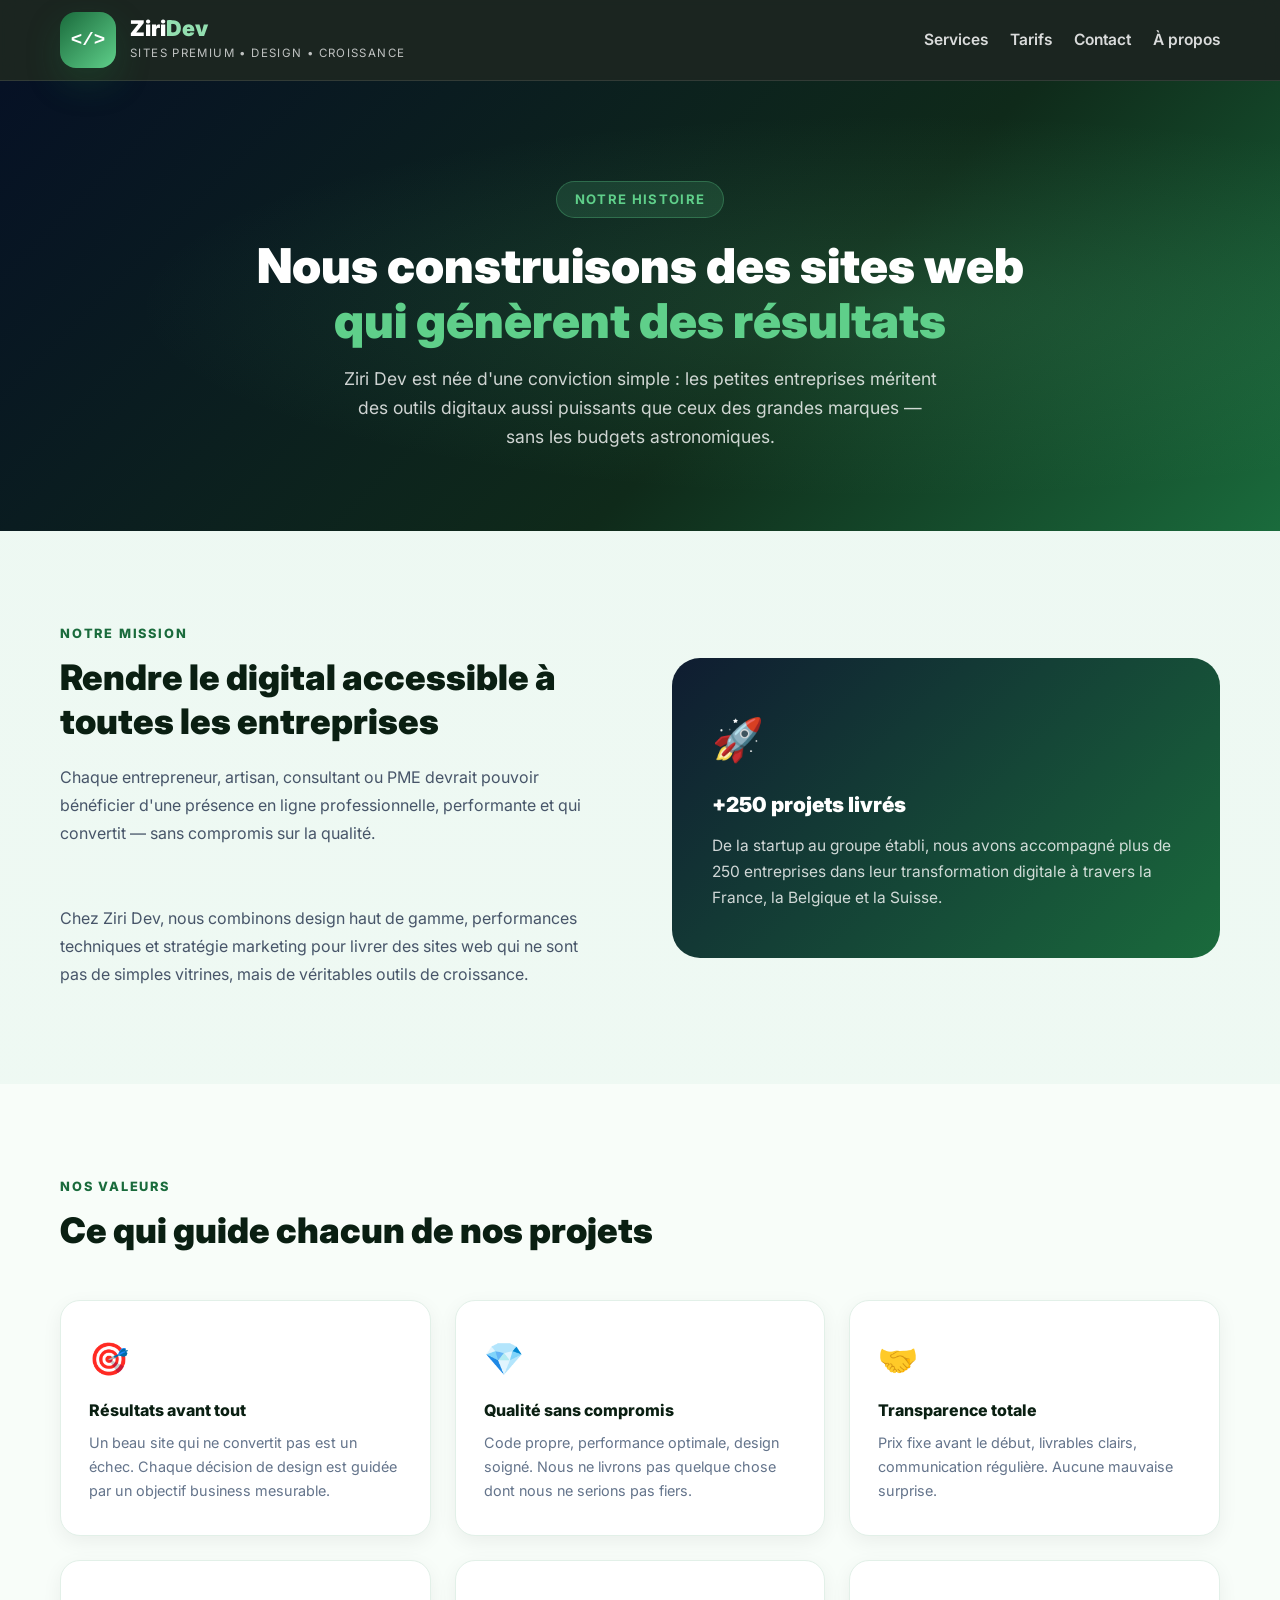
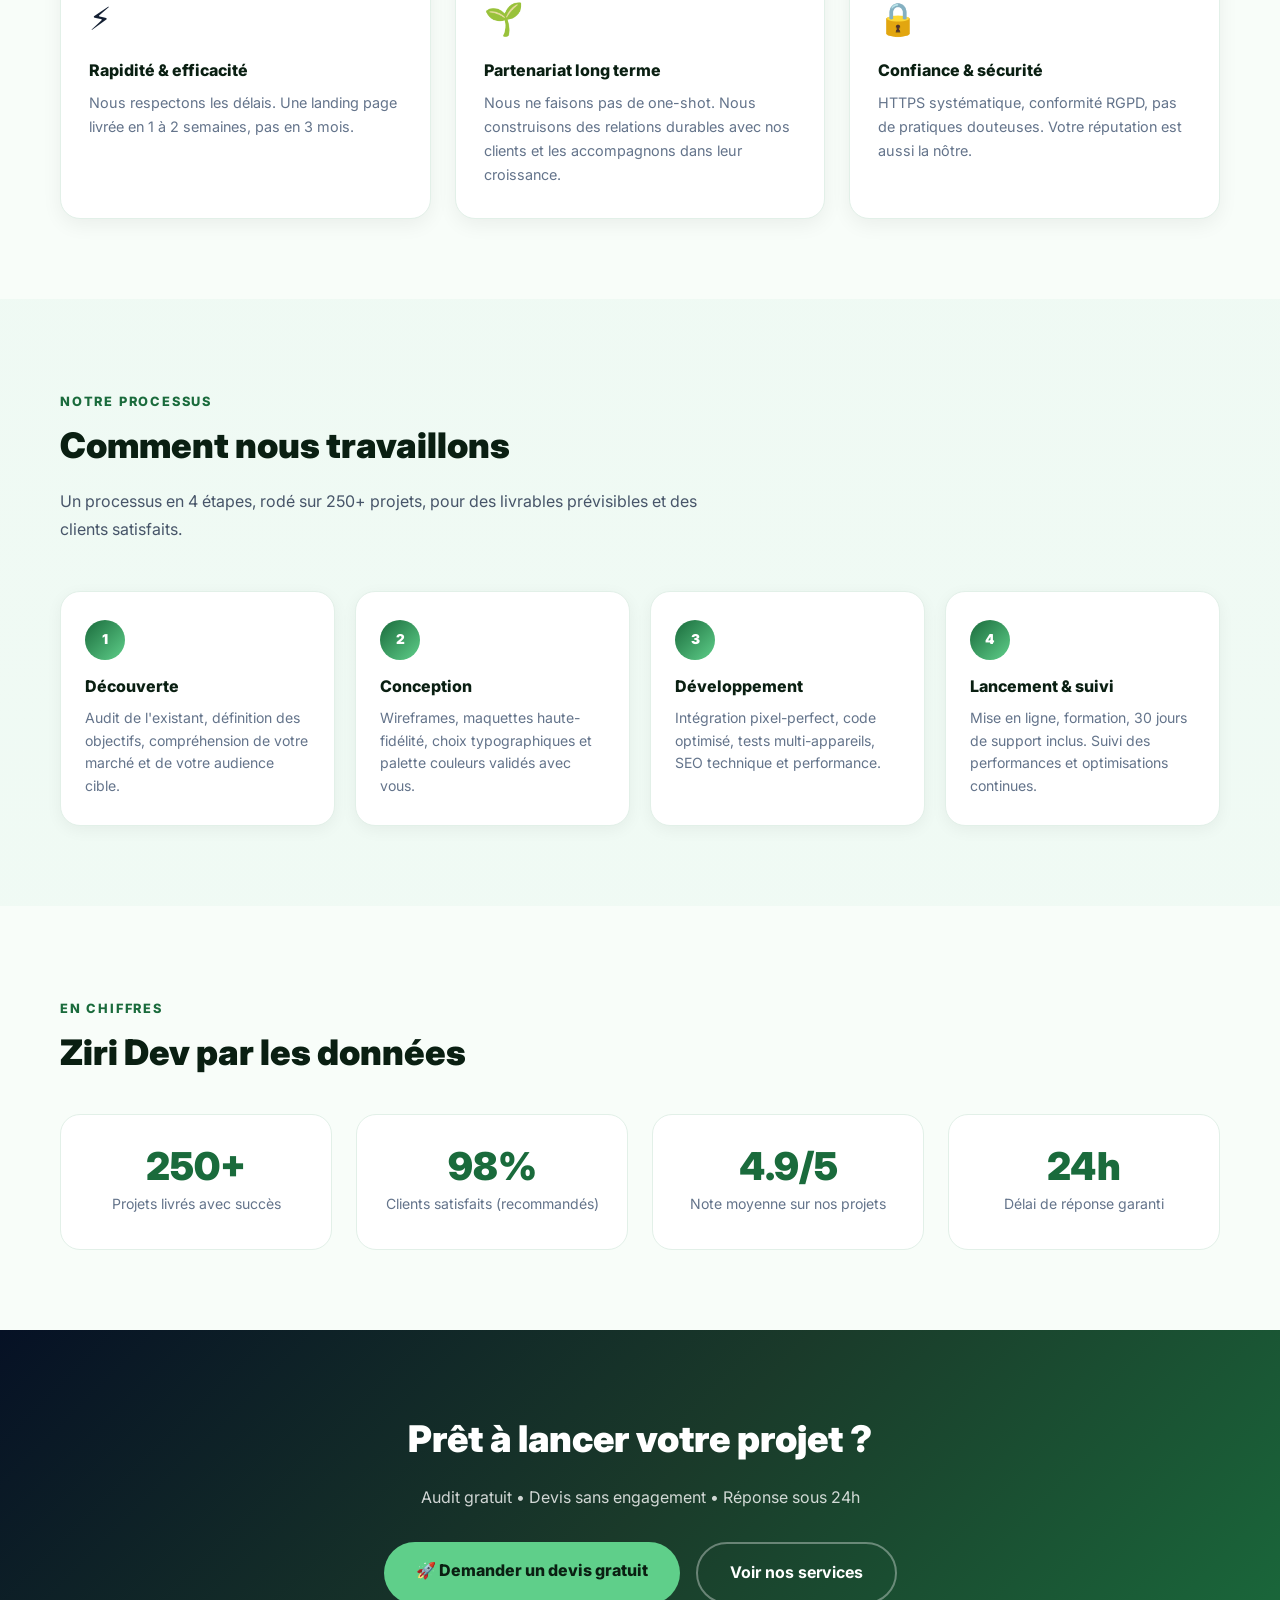
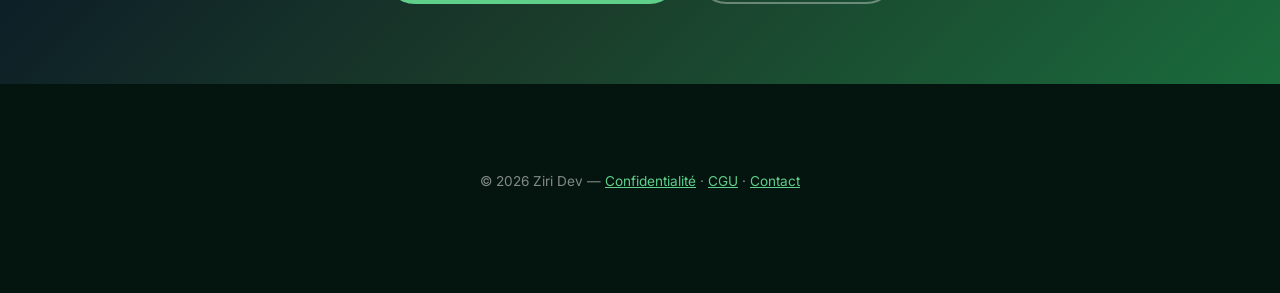
==== about.html @ 5fcff5e7 "feat: add legal pages, contact, about, multi-platform social automation - Add privacy-policy.html (R" ====
<!DOCTYPE html>
<html lang="fr">
<head>
  <meta charset="UTF-8" />
  <meta name="viewport" content="width=device-width, initial-scale=1.0" />
  <title>À propos — Ziri Dev | Agence Web Premium France</title>
  <meta name="description" content="Découvrez Ziri Dev, agence web premium en France. Notre histoire, notre mission, nos valeurs et l'équipe derrière vos projets digitaux." />
  <meta name="robots" content="index,follow" />
  <link rel="canonical" href="https://ziridev-fr.vercel.app/about" />
  <meta property="og:title" content="À propos de Ziri Dev — Agence Web Premium France" />
  <meta property="og:description" content="Ziri Dev : mission, valeurs, processus. Créateurs de sites web et apps mobiles premium pour entreprises ambitieuses en France." />
  <meta property="og:type" content="website" />
  <meta property="og:url" content="https://ziridev-fr.vercel.app/about" />
  <link rel="preconnect" href="https://fonts.googleapis.com" />
  <link rel="preconnect" href="https://fonts.gstatic.com" crossorigin />
  <link href="https://fonts.googleapis.com/css2?family=Inter:wght@400;500;600;700;800;900&display=swap" rel="stylesheet" />
  <link rel="stylesheet" href="assets/css/style.css" />
  <style>
    .about-hero { background:linear-gradient(135deg,#061125 0%,#0f2a1a 60%,#1a6b3c 100%); color:#fff; padding:100px 0 80px; text-align:center; position:relative; overflow:hidden; }
    .about-hero::before { content:''; position:absolute; inset:0; background:radial-gradient(ellipse at 70% 50%, rgba(95,207,138,.15) 0%, transparent 60%); }
    .about-hero .container { position:relative; z-index:1; }
    .about-hero h1 { font-size:clamp(2rem,5vw,3rem); font-weight:900; margin:0 0 16px; line-height:1.15; }
    .about-hero h1 em { color:#5fcf8a; font-style:normal; }
    .about-hero .lead { color:rgba(255,255,255,.8); font-size:1.1rem; max-width:600px; margin:0 auto; line-height:1.65; }
    .about-badge { display:inline-block; background:rgba(95,207,138,.15); color:#5fcf8a; border:1px solid rgba(95,207,138,.3); border-radius:999px; padding:7px 18px; font-size:.82rem; font-weight:700; letter-spacing:.1em; text-transform:uppercase; margin-bottom:20px; }
    /* MISSION */
    .about-section { padding:80px 0; }
    .about-section.alt { background:#f8fdf9; }
    .section-label { font-size:.8rem; font-weight:800; letter-spacing:.14em; text-transform:uppercase; color:#1a6b3c; margin-bottom:10px; }
    .section-title { font-size:clamp(1.6rem,3.5vw,2.2rem); font-weight:900; color:#0a1f12; margin:0 0 20px; line-height:1.25; }
    .section-body { color:#475569; font-size:1rem; line-height:1.75; max-width:640px; }
    /* MISSION SPLIT */
    .mission-split { display:grid; grid-template-columns:1fr 1fr; gap:64px; align-items:center; }
    @media(max-width:768px){ .mission-split { grid-template-columns:1fr; gap:40px; } }
    .mission-visual { background:linear-gradient(135deg,#0f1c31,#1a6b3c); border-radius:28px; padding:48px 40px; color:#fff; }
    .mission-visual .mv-icon { font-size:2.6rem; margin-bottom:16px; }
    .mission-visual h3 { font-size:1.3rem; font-weight:900; margin:0 0 12px; }
    .mission-visual p { color:rgba(255,255,255,.8); line-height:1.65; font-size:.97rem; margin:0; }
    /* VALUES */
    .values-grid { display:grid; grid-template-columns:repeat(3,1fr); gap:24px; margin-top:48px; }
    @media(max-width:900px){ .values-grid { grid-template-columns:1fr 1fr; } }
    @media(max-width:560px){ .values-grid { grid-template-columns:1fr; } }
    .value-card { background:#fff; border-radius:20px; padding:32px 28px; border:1px solid #e2f0e8; box-shadow:0 6px 20px rgba(10,20,14,.06); transition:transform .3s,box-shadow .3s; }
    .value-card:hover { transform:translateY(-4px); box-shadow:0 16px 40px rgba(26,107,60,.12); }
    .value-icon { font-size:2rem; margin-bottom:14px; }
    .value-title { font-size:1rem; font-weight:800; color:#0a1f12; margin:0 0 8px; }
    .value-text { color:#64748b; font-size:.9rem; line-height:1.65; margin:0; }
    /* PROCESS */
    .process-steps { display:grid; grid-template-columns:repeat(4,1fr); gap:20px; margin-top:48px; position:relative; }
    @media(max-width:900px){ .process-steps { grid-template-columns:1fr 1fr; } }
    @media(max-width:540px){ .process-steps { grid-template-columns:1fr; } }
    .step-card { background:#fff; border-radius:20px; padding:28px 24px; border:1px solid #e2f0e8; position:relative; box-shadow:0 4px 16px rgba(10,20,14,.05); }
    .step-num { width:40px; height:40px; background:linear-gradient(135deg,#1a6b3c,#5fcf8a); border-radius:50%; display:flex; align-items:center; justify-content:center; font-size:.85rem; font-weight:900; color:#fff; margin-bottom:14px; }
    .step-title { font-size:1rem; font-weight:800; color:#0a1f12; margin:0 0 8px; }
    .step-text { color:#64748b; font-size:.88rem; line-height:1.6; margin:0; }
    /* TRUST */
    .trust-grid { display:grid; grid-template-columns:repeat(4,1fr); gap:24px; margin-top:40px; }
    @media(max-width:800px){ .trust-grid { grid-template-columns:1fr 1fr; } }
    .trust-card { text-align:center; padding:32px 20px; background:#fff; border-radius:20px; border:1px solid #e2f0e8; }
    .trust-num { font-size:2.4rem; font-weight:900; color:#1a6b3c; display:block; line-height:1; margin-bottom:6px; }
    .trust-label { color:#64748b; font-size:.88rem; line-height:1.4; }
    /* CTA */
    .about-cta { background:linear-gradient(135deg,#061125,#1a3a2a,#1a6b3c); color:#fff; padding:80px 0; text-align:center; }
    .about-cta h2 { font-size:clamp(1.6rem,3.5vw,2.3rem); font-weight:900; margin:0 0 16px; }
    .about-cta p { color:rgba(255,255,255,.8); font-size:1rem; margin:0 0 32px; }
    .cta-btns { display:flex; gap:16px; justify-content:center; flex-wrap:wrap; }
    .cta-primary { background:#5fcf8a; color:#0a1f12; border-radius:999px; padding:16px 32px; font-weight:800; text-decoration:none; font-size:1rem; transition:transform .2s,box-shadow .2s; }
    .cta-primary:hover { transform:translateY(-2px); box-shadow:0 10px 30px rgba(95,207,138,.4); }
    .cta-secondary { background:transparent; color:#fff; border:2px solid rgba(255,255,255,.35); border-radius:999px; padding:16px 32px; font-weight:700; text-decoration:none; font-size:1rem; transition:border-color .2s; }
    .cta-secondary:hover { border-color:#5fcf8a; color:#5fcf8a; }
  </style>
  <script type="application/ld+json">
  {
    "@context": "https://schema.org",
    "@type": "AboutPage",
    "name": "À propos de Ziri Dev",
    "url": "https://ziridev-fr.vercel.app/about",
    "description": "Ziri Dev est une agence web premium spécialisée dans la création de sites web et d'applications mobiles pour les entreprises ambitieuses en France et en Europe.",
    "mainEntity": {
      "@type": "Organization",
      "name": "Ziri Dev",
      "url": "https://ziridev-fr.vercel.app",
      "description": "Agence de création de sites web premium, applications mobiles et design UI/UX basée en France.",
      "email": "admin@novatvhub.com",
      "areaServed": "France, Europe"
    }
  }
  </script>
</head>
<body>

<header class="site-header">
  <div class="container site-nav">
    <a class="brand" href="/" aria-label="Accueil Ziri Dev">
      <div class="brand-mark"><span>&lt;/&gt;</span></div>
      <div class="brand-copy">
        <span class="brand-title">Ziri<em>Dev</em></span>
        <span class="brand-tag">Sites premium • Design • Croissance</span>
      </div>
    </a>
    <nav class="nav-links" aria-label="Navigation principale">
      <a href="/#services">Services</a>
      <a href="/#pricing">Tarifs</a>
      <a href="/contact">Contact</a>
      <a href="about" class="nav-cta" aria-current="page">À propos</a>
    </nav>
  </div>
</header>

<!-- HERO -->
<section class="about-hero">
  <div class="container">
    <span class="about-badge">Notre histoire</span>
    <h1>Nous construisons des sites web<br><em>qui génèrent des résultats</em></h1>
    <p class="lead">Ziri Dev est née d'une conviction simple : les petites entreprises méritent des outils digitaux aussi puissants que ceux des grandes marques — sans les budgets astronomiques.</p>
  </div>
</section>

<!-- MISSION -->
<section class="about-section">
  <div class="container">
    <div class="mission-split">
      <div>
        <p class="section-label">Notre mission</p>
        <h2 class="section-title">Rendre le digital accessible à toutes les entreprises</h2>
        <p class="section-body">Chaque entrepreneur, artisan, consultant ou PME devrait pouvoir bénéficier d'une présence en ligne professionnelle, performante et qui convertit — sans compromis sur la qualité.</p>
        <br>
        <p class="section-body">Chez Ziri Dev, nous combinons design haut de gamme, performances techniques et stratégie marketing pour livrer des sites web qui ne sont pas de simples vitrines, mais de véritables outils de croissance.</p>
      </div>
      <div class="mission-visual">
        <div class="mv-icon">🚀</div>
        <h3>+250 projets livrés</h3>
        <p>De la startup au groupe établi, nous avons accompagné plus de 250 entreprises dans leur transformation digitale à travers la France, la Belgique et la Suisse.</p>
      </div>
    </div>
  </div>
</section>

<!-- VALUES -->
<section class="about-section alt">
  <div class="container">
    <p class="section-label">Nos valeurs</p>
    <h2 class="section-title">Ce qui guide chacun de nos projets</h2>
    <div class="values-grid">
      <div class="value-card">
        <div class="value-icon">🎯</div>
        <p class="value-title">Résultats avant tout</p>
        <p class="value-text">Un beau site qui ne convertit pas est un échec. Chaque décision de design est guidée par un objectif business mesurable.</p>
      </div>
      <div class="value-card">
        <div class="value-icon">💎</div>
        <p class="value-title">Qualité sans compromis</p>
        <p class="value-text">Code propre, performance optimale, design soigné. Nous ne livrons pas quelque chose dont nous ne serions pas fiers.</p>
      </div>
      <div class="value-card">
        <div class="value-icon">🤝</div>
        <p class="value-title">Transparence totale</p>
        <p class="value-text">Prix fixe avant le début, livrables clairs, communication régulière. Aucune mauvaise surprise.</p>
      </div>
      <div class="value-card">
        <div class="value-icon">⚡</div>
        <p class="value-title">Rapidité & efficacité</p>
        <p class="value-text">Nous respectons les délais. Une landing page livrée en 1 à 2 semaines, pas en 3 mois.</p>
      </div>
      <div class="value-card">
        <div class="value-icon">🌱</div>
        <p class="value-title">Partenariat long terme</p>
        <p class="value-text">Nous ne faisons pas de one-shot. Nous construisons des relations durables avec nos clients et les accompagnons dans leur croissance.</p>
      </div>
      <div class="value-card">
        <div class="value-icon">🔒</div>
        <p class="value-title">Confiance & sécurité</p>
        <p class="value-text">HTTPS systématique, conformité RGPD, pas de pratiques douteuses. Votre réputation est aussi la nôtre.</p>
      </div>
    </div>
  </div>
</section>

<!-- PROCESS -->
<section class="about-section">
  <div class="container">
    <p class="section-label">Notre processus</p>
    <h2 class="section-title">Comment nous travaillons</h2>
    <p class="section-body">Un processus en 4 étapes, rodé sur 250+ projets, pour des livrables prévisibles et des clients satisfaits.</p>
    <div class="process-steps">
      <div class="step-card">
        <div class="step-num">1</div>
        <p class="step-title">Découverte</p>
        <p class="step-text">Audit de l'existant, définition des objectifs, compréhension de votre marché et de votre audience cible.</p>
      </div>
      <div class="step-card">
        <div class="step-num">2</div>
        <p class="step-title">Conception</p>
        <p class="step-text">Wireframes, maquettes haute-fidélité, choix typographiques et palette couleurs validés avec vous.</p>
      </div>
      <div class="step-card">
        <div class="step-num">3</div>
        <p class="step-title">Développement</p>
        <p class="step-text">Intégration pixel-perfect, code optimisé, tests multi-appareils, SEO technique et performance.</p>
      </div>
      <div class="step-card">
        <div class="step-num">4</div>
        <p class="step-title">Lancement & suivi</p>
        <p class="step-text">Mise en ligne, formation, 30 jours de support inclus. Suivi des performances et optimisations continues.</p>
      </div>
    </div>
  </div>
</section>

<!-- TRUST NUMBERS -->
<section class="about-section alt">
  <div class="container">
    <p class="section-label">En chiffres</p>
    <h2 class="section-title">Ziri Dev par les données</h2>
    <div class="trust-grid">
      <div class="trust-card">
        <span class="trust-num">250+</span>
        <span class="trust-label">Projets livrés avec succès</span>
      </div>
      <div class="trust-card">
        <span class="trust-num">98%</span>
        <span class="trust-label">Clients satisfaits (recommandés)</span>
      </div>
      <div class="trust-card">
        <span class="trust-num">4.9/5</span>
        <span class="trust-label">Note moyenne sur nos projets</span>
      </div>
      <div class="trust-card">
        <span class="trust-num">24h</span>
        <span class="trust-label">Délai de réponse garanti</span>
      </div>
    </div>
  </div>
</section>

<!-- CTA -->
<section class="about-cta">
  <div class="container">
    <h2>Prêt à lancer votre projet ?</h2>
    <p>Audit gratuit • Devis sans engagement • Réponse sous 24h</p>
    <div class="cta-btns">
      <a href="/contact" class="cta-primary">🚀 Demander un devis gratuit</a>
      <a href="/#services" class="cta-secondary">Voir nos services</a>
    </div>
  </div>
</section>

<footer class="site-footer">
  <div class="container">
    <p style="text-align:center;color:rgba(255,255,255,.5);font-size:.85rem;padding:40px 0;">
      © 2026 Ziri Dev — 
      <a href="/privacy-policy" style="color:#5fcf8a;">Confidentialité</a> · 
      <a href="/terms" style="color:#5fcf8a;">CGU</a> · 
      <a href="/contact" style="color:#5fcf8a;">Contact</a>
    </p>
  </div>
</footer>
</body>
</html>
---- assets/css/style.css ----
:root {
  --bg: #08111f;
  --bg-soft: #0f1c31;
  --surface: #ffffff;
  --surface-soft: #f0f8f4;
  --text: #142033;
  --muted: #5d6b82;
  --line: #dbe5f3;
  --primary: #1a6b3c;
  --primary-2: #2d9e5e;
  --accent: #5fcf8a;
  --accent-2: #bbf0cf;
  --white: #ffffff;
  --danger: #b91c1c;
  --success: #166534;
  --success-bg: #ecfdf3;
  --danger-bg: #fef2f2;
  --radius: 18px;
  --shadow: 0 18px 48px rgba(10, 20, 14, 0.14);
  --hero-shadow: 0 26px 70px rgba(26, 107, 60, 0.30);
  --max: 1160px;
  --font: 'Inter', system-ui, -apple-system, BlinkMacSystemFont, 'Segoe UI', sans-serif;
}

* { box-sizing: border-box; }
html { scroll-behavior: smooth; }
body {
  margin: 0;
  font-family: var(--font);
  color: var(--text);
  background: linear-gradient(180deg, #edf8f2 0%, #f1fbf5 100%);
  line-height: 1.6;
}
a { color: inherit; }
img { max-width: 100%; display: block; }
button, input, select, textarea { font: inherit; }

.container {
  width: min(calc(100% - 32px), var(--max));
  margin: 0 auto;
}

.site-header {
  position: sticky;
  top: 0;
  z-index: 1000;
  backdrop-filter: blur(14px);
  background: rgba(4, 14, 9, 0.9);
  border-bottom: 1px solid rgba(255,255,255,0.10);
}
.site-nav {
  min-height: 80px;
  display: flex;
  align-items: center;
  justify-content: space-between;
  gap: 24px;
}
.brand {
  display: inline-flex;
  align-items: center;
  gap: 14px;
  text-decoration: none;
  color: var(--white);
  min-width: 0;
}
.brand-mark {
  width: 56px;
  height: 56px;
  border-radius: 16px;
  background: linear-gradient(135deg, #1a6b3c, #5fcf8a);
  display: grid;
  place-items: center;
  box-shadow: 0 14px 34px rgba(26, 107, 60, 0.30);
  flex: 0 0 auto;
  overflow: hidden;
}
.brand-mark span {
  font-family: 'Courier New', monospace;
  font-size: 1.2rem;
  font-weight: 900;
  color: #fff;
}
/* brand--image class kept for backwards compat but not used */
.brand-copy { min-width: 0; }
.brand-title {
  display: block;
  font-size: 1.35rem;
  font-weight: 900;
  line-height: 1;
}
.brand-title em { color: #93dfb0; font-style: normal; }
.brand-tag {
  display: block;
  color: rgba(255,255,255,0.72);
  font-size: 0.72rem;
  letter-spacing: 0.12em;
  text-transform: uppercase;
  margin-top: 4px;
}
.nav-links {
  display: flex;
  align-items: center;
  gap: 22px;
}
.nav-links a {
  color: rgba(255,255,255,0.84);
  text-decoration: none;
  font-weight: 600;
  font-size: 0.97rem;
}
.nav-links a:hover { color: #fff; }
.nav-actions {
  display: flex;
  align-items: center;
  gap: 14px;
}
.btn,
.menu-toggle {
  border: 0;
  border-radius: 999px;
  cursor: pointer;
}
.btn {
  display: inline-flex;
  align-items: center;
  justify-content: center;
  gap: 10px;
  text-decoration: none;
  font-weight: 800;
  line-height: 1;
  transition: transform .2s ease, box-shadow .2s ease, opacity .2s ease;
}
.btn:hover { transform: translateY(-2px); }
.btn-primary {
  color: #fff;
  background: linear-gradient(135deg, #1a6b3c, #5fcf8a);
  box-shadow: 0 16px 38px rgba(26, 107, 60, 0.30);
  padding: 15px 24px;
}
.btn-secondary {
  color: var(--primary);
  background: rgba(255,255,255,0.92);
  padding: 15px 22px;
}
.menu-toggle {
  display: none;
  width: 48px;
  height: 48px;
  background: rgba(255,255,255,0.08);
  color: #fff;
}
.menu-toggle svg { width: 22px; height: 22px; }

.hero {
  position: relative;
  overflow: hidden;
  background: radial-gradient(circle at top right, rgba(147,197,253,0.24), transparent 28%),
              radial-gradient(circle at left center, rgba(95,207,138,0.18), transparent 26%),
              linear-gradient(135deg, #041510 0%, #0a2e1a 50%, #1a6b3c 100%);
  color: var(--white);
  padding: 86px 0 58px;
}
.hero-grid {
  display: grid;
  grid-template-columns: minmax(0, 1.1fr) minmax(320px, 0.9fr);
  gap: 36px;
  align-items: center;
}
.eyebrow {
  display: inline-flex;
  align-items: center;
  gap: 10px;
  background: rgba(255,255,255,0.12);
  border: 1px solid rgba(255,255,255,0.16);
  border-radius: 999px;
  padding: 8px 14px;
  font-size: 0.82rem;
  font-weight: 800;
  letter-spacing: .06em;
  text-transform: uppercase;
}
.hero h1 {
  font-size: clamp(2.2rem, 5vw, 4.3rem);
  line-height: 1.06;
  letter-spacing: -0.04em;
  margin: 18px 0 18px;
}
.hero h1 span { color: #93dfb0; }
.hero p {
  max-width: 650px;
  color: rgba(255,255,255,0.83);
  font-size: 1.08rem;
  margin: 0 0 28px;
}
.hero-actions {
  display: flex;
  flex-wrap: wrap;
  gap: 14px;
  margin-bottom: 24px;
}
.hero-points {
  display: flex;
  flex-wrap: wrap;
  gap: 10px;
}
.hero-points span {
  display: inline-flex;
  align-items: center;
  gap: 8px;
  background: rgba(255,255,255,0.08);
  border: 1px solid rgba(255,255,255,0.12);
  border-radius: 999px;
  padding: 9px 14px;
  font-weight: 700;
  font-size: 0.92rem;
}
.hero-card {
  background: rgba(255,255,255,0.08);
  border: 1px solid rgba(255,255,255,0.12);
  border-radius: 26px;
  padding: 26px;
  box-shadow: var(--hero-shadow);
}
.hero-card h2 {
  margin: 0 0 12px;
  font-size: 1.18rem;
}
.hero-card p {
  margin: 0 0 18px;
  color: rgba(255,255,255,0.82);
  font-size: 0.98rem;
}
.mini-grid {
  display: grid;
  grid-template-columns: repeat(2, minmax(0, 1fr));
  gap: 14px;
}
.mini-card {
  background: rgba(4,12,8,0.35);
  border: 1px solid rgba(255,255,255,0.08);
  border-radius: 18px;
  padding: 16px;
}
.mini-card strong {
  display: block;
  font-size: 1.55rem;
  margin-bottom: 6px;
}
.mini-card span { color: rgba(255,255,255,0.72); font-size: 0.9rem; }

.stats {
  margin-top: -24px;
  position: relative;
  z-index: 2;
}
.stats-grid {
  background: #fff;
  border-radius: 24px;
  box-shadow: var(--shadow);
  display: grid;
  grid-template-columns: repeat(4, minmax(0, 1fr));
  gap: 16px;
  padding: 24px;
}
.stat {
  text-align: center;
  padding: 14px;
}
.stat strong {
  display: block;
  color: var(--primary);
  font-size: clamp(1.7rem, 3vw, 2.4rem);
  line-height: 1;
  margin-bottom: 8px;
}
.stat span { color: var(--muted); font-weight: 700; font-size: .95rem; }

section { padding: 84px 0; }
.section-head {
  text-align: center;
  max-width: 780px;
  margin: 0 auto 42px;
}
.section-head h2 {
  margin: 0 0 12px;
  font-size: clamp(1.9rem, 3.2vw, 3rem);
  line-height: 1.12;
}
.section-head p {
  margin: 0;
  color: var(--muted);
  font-size: 1.04rem;
}
.cards-3, .cards-4, .steps, .testimonials, .faq-grid {
  display: grid;
  gap: 22px;
}
.cards-3 { grid-template-columns: repeat(3, minmax(0, 1fr)); }
.cards-4 { grid-template-columns: repeat(4, minmax(0, 1fr)); }
.steps { grid-template-columns: repeat(3, minmax(0, 1fr)); }
.testimonials { grid-template-columns: repeat(3, minmax(0, 1fr)); }
.faq-grid { grid-template-columns: repeat(2, minmax(0, 1fr)); }
.card {
  background: #fff;
  border: 1px solid var(--line);
  border-radius: 22px;
  padding: 24px;
  box-shadow: var(--shadow);
}
.card .icon {
  width: 52px;
  height: 52px;
  border-radius: 16px;
  display: grid;
  place-items: center;
  background: linear-gradient(135deg, rgba(26,107,60,0.12), rgba(147,197,253,0.20));
  color: var(--primary);
  font-size: 1.4rem;
  margin-bottom: 16px;
}
.card .icon svg {
  width: 28px;
  height: 28px;
  stroke: var(--primary);
  flex-shrink: 0;
}
.card h3 { margin: 0 0 10px; font-size: 1.15rem; }
.card p { margin: 0; color: var(--muted); }
.card ul { margin: 12px 0 0; padding-left: 18px; color: var(--muted); }
.card li + li { margin-top: 8px; }

.dark-band {
  background: linear-gradient(135deg, #041510 0%, #163b82 100%);
  color: #fff;
}
.dark-band .section-head p { color: rgba(255,255,255,0.78); }
.check-grid {
  display: grid;
  grid-template-columns: repeat(3, minmax(0, 1fr));
  gap: 16px;
}
.check-item {
  background: rgba(255,255,255,0.08);
  border: 1px solid rgba(255,255,255,0.12);
  border-radius: 18px;
  padding: 16px 18px;
  display: flex;
  gap: 12px;
  align-items: flex-start;
}
.check-item span {
  display: inline-grid;
  place-items: center;
  width: 28px;
  height: 28px;
  border-radius: 50%;
  background: rgba(95,207,138,0.18);
  color: #67e8f9;
  flex: 0 0 auto;
  font-weight: 900;
}
.check-item strong { display: block; margin-bottom: 3px; }
.check-item p { margin: 0; color: rgba(255,255,255,0.78); font-size: 0.94rem; }

.step-number {
  display: inline-grid;
  place-items: center;
  width: 42px;
  height: 42px;
  border-radius: 14px;
  background: linear-gradient(135deg, #1a6b3c, #5fcf8a);
  color: #fff;
  font-weight: 900;
  margin-bottom: 16px;
}

.form-shell {
  display: grid;
  grid-template-columns: minmax(0, .92fr) minmax(0, 1.08fr);
  gap: 28px;
  align-items: start;
}
.form-panel, .info-panel {
  background: #fff;
  border: 1px solid var(--line);
  border-radius: 26px;
  box-shadow: var(--shadow);
}
.form-panel { padding: 30px; }
.info-panel {
  padding: 30px;
  background: linear-gradient(180deg, #ffffff 0%, #f0f8f3 100%);
}
.info-panel h3, .form-panel h2 { margin-top: 0; }
.info-list {
  display: grid;
  gap: 14px;
  margin-top: 22px;
}
.info-list .item {
  display: flex;
  gap: 12px;
  align-items: flex-start;
  color: var(--muted);
}
.info-list .item strong { color: var(--text); display: block; margin-bottom: 4px; }
.info-dot {
  width: 34px;
  height: 34px;
  border-radius: 12px;
  display: grid;
  place-items: center;
  background: rgba(30,125,69,0.12);
  color: var(--primary);
  flex: 0 0 auto;
}
.form-grid {
  display: grid;
  grid-template-columns: repeat(2, minmax(0, 1fr));
  gap: 16px;
}
.field,
.field-full { display: block; }
.field-full { grid-column: 1 / -1; }
label {
  display: block;
  margin-bottom: 8px;
  font-weight: 700;
  font-size: 0.92rem;
}
input, select, textarea {
  width: 100%;
  border: 1.8px solid var(--line);
  border-radius: 14px;
  background: #f2fbf6;
  padding: 14px 15px;
  color: var(--text);
  outline: none;
  transition: border-color .2s ease, box-shadow .2s ease, background .2s ease;
}
input:focus, select:focus, textarea:focus {
  border-color: var(--primary);
  box-shadow: 0 0 0 4px rgba(30,125,69,0.10);
  background: #fff;
}
textarea { min-height: 120px; resize: vertical; }
.form-note {
  color: var(--muted);
  font-size: .9rem;
  margin-top: 14px;
}
.alert {
  display: none;
  margin-top: 18px;
  border-radius: 16px;
  padding: 16px 18px;
  font-weight: 700;
}
.alert.success {
  color: var(--success);
  background: var(--success-bg);
  border: 1px solid #bbf7d0;
}
.alert.error {
  color: var(--danger);
  background: var(--danger-bg);
  border: 1px solid #fecaca;
}
.badge-row {
  display: flex;
  flex-wrap: wrap;
  gap: 10px;
  margin-top: 18px;
}
.badge-row span {
  display: inline-flex;
  align-items: center;
  gap: 8px;
  border-radius: 999px;
  padding: 9px 13px;
  background: #eefaf3;
  color: var(--primary);
  font-weight: 700;
  font-size: 0.9rem;
}
.quote {
  position: relative;
  padding-top: 18px;
}
.quote::before {
  content: '“';
  position: absolute;
  top: -14px;
  left: 0;
  font-size: 4rem;
  color: rgba(30,125,69,0.12);
  font-weight: 900;
  line-height: 1;
}
.quote p { margin: 0 0 16px; }
.quote strong { color: var(--primary); }

.site-footer {
  background: #041510;
  color: rgba(255,255,255,0.75);
  padding: 34px 0 46px;
}
.footer-grid {
  display: flex;
  align-items: center;
  justify-content: space-between;
  gap: 18px;
  flex-wrap: wrap;
}
.footer-links {
  display: flex;
  gap: 18px;
  flex-wrap: wrap;
}
.footer-links a {
  color: #8fe5df;
  text-decoration: none;
  font-weight: 700;
}
.footer-links a:hover { color: #fff; }

@media (max-width: 1024px) {
  .hero-grid,
  .form-shell,
  .cards-4,
  .check-grid,
  .cards-3,
  .steps,
  .testimonials,
  .faq-grid {
    grid-template-columns: repeat(2, minmax(0, 1fr));
  }
  .hero-grid { grid-template-columns: 1fr; }
}

@media (max-width: 860px) {
  .site-nav {
    min-height: 74px;
    flex-wrap: wrap;
    padding: 14px 0;
  }
  .menu-toggle { display: inline-grid; place-items: center; }
  .nav-links {
    width: 100%;
    order: 10;
    display: none;
    flex-direction: column;
    align-items: stretch;
    gap: 6px;
    padding: 10px 0 4px;
  }
  .site-header.menu-open .nav-links { display: flex; }
  .nav-links a {
    padding: 12px 14px;
    border-radius: 14px;
    background: rgba(255,255,255,0.06);
  }
  .nav-actions .btn-primary {
    display: none;
  }
}

@media (max-width: 720px) {
  section { padding: 68px 0; }
  .hero { padding: 72px 0 48px; }
  .hero-actions,
  .badge-row,
  .footer-grid,
  .footer-links {
    justify-content: center;
  }
  .stats-grid,
  .form-grid,
  .hero-grid,
  .form-shell,
  .cards-4,
  .cards-3,
  .steps,
  .testimonials,
  .faq-grid,
  .check-grid,
  .mini-grid {
    grid-template-columns: 1fr;
  }
  .form-panel,
  .info-panel { padding: 22px; }
}

@media (max-width: 560px) {
  .container {
    width: min(calc(100% - 20px), var(--max));
  }
  .brand-mark {
    width: 52px;
    height: 52px;
    border-radius: 14px;
  }
  /* brand--image not used */
  .brand-title { font-size: 1.15rem; }
  .hero h1 { font-size: 2.2rem; }
  .hero p { font-size: 1rem; }
  .btn-primary,
  .btn-secondary { width: 100%; }
  .hero-actions .btn { width: 100%; }
}

/* ============================================================
   AI CHAT POPUP STYLES
============================================================ */
#ai-chat-bubble {
  position: fixed;
  bottom: 28px;
  right: 28px;
  z-index: 9999;
  width: 60px;
  height: 60px;
  border-radius: 50%;
  background: linear-gradient(135deg, #1a6b3c, #5fcf8a);
  box-shadow: 0 8px 32px rgba(26, 107, 60, 0.45);
  display: flex;
  align-items: center;
  justify-content: center;
  cursor: pointer;
  transition: transform .25s ease, box-shadow .25s ease;
  color: #fff;
}
#ai-chat-bubble:hover,
#ai-chat-bubble:focus {
  transform: scale(1.08) translateY(-3px);
  box-shadow: 0 14px 40px rgba(26, 107, 60, 0.55);
  outline: 3px solid rgba(95,207,138,0.5);
}
#ai-chat-bubble svg {
  width: 26px;
  height: 26px;
}
.chat-badge {
  position: absolute;
  top: -4px;
  right: -4px;
  background: #ef4444;
  color: #fff;
  font-size: 0.7rem;
  font-weight: 900;
  width: 20px;
  height: 20px;
  border-radius: 50%;
  display: flex;
  align-items: center;
  justify-content: center;
  border: 2px solid #fff;
  animation: pulse-badge 2s ease infinite;
}
@keyframes pulse-badge {
  0%, 100% { transform: scale(1); }
  50% { transform: scale(1.15); }
}
#ai-chat-window {
  position: fixed;
  bottom: 100px;
  right: 28px;
  z-index: 9998;
  width: 370px;
  max-width: calc(100vw - 40px);
  height: 530px;
  max-height: calc(100vh - 120px);
  background: #fff;
  border-radius: 24px;
  box-shadow: 0 24px 80px rgba(10, 20, 14, 0.22);
  display: flex;
  flex-direction: column;
  overflow: hidden;
  border: 1px solid var(--line);
  animation: chat-slide-up .28s cubic-bezier(.34,1.56,.64,1);
}
#ai-chat-window[hidden] {
  display: none !important;
}
@keyframes chat-slide-up {
  from { opacity: 0; transform: translateY(24px) scale(.96); }
  to   { opacity: 1; transform: translateY(0) scale(1); }
}
.chat-header {
  background: linear-gradient(135deg, #1a6b3c, #2d9e5e);
  color: #fff;
  padding: 16px 18px;
  display: flex;
  align-items: center;
  justify-content: space-between;
  flex-shrink: 0;
}
.chat-header-info {
  display: flex;
  align-items: center;
  gap: 12px;
}
.chat-avatar {
  width: 40px;
  height: 40px;
  border-radius: 50%;
  background: rgba(255,255,255,0.18);
  display: grid;
  place-items: center;
  flex-shrink: 0;
}
.chat-avatar svg { width: 20px; height: 20px; }
.chat-header strong {
  display: block;
  font-size: 0.97rem;
}
.chat-status {
  display: flex;
  align-items: center;
  gap: 5px;
  font-size: 0.78rem;
  opacity: .85;
  margin-top: 2px;
}
.chat-dot {
  width: 7px;
  height: 7px;
  border-radius: 50%;
  background: #4ade80;
  display: inline-block;
  animation: blink-dot 2s ease infinite;
}
@keyframes blink-dot {
  0%, 100% { opacity: 1; }
  50% { opacity: .4; }
}
#ai-chat-close {
  background: rgba(255,255,255,0.16);
  border: none;
  color: #fff;
  font-size: 1.4rem;
  width: 32px;
  height: 32px;
  border-radius: 50%;
  cursor: pointer;
  display: flex;
  align-items: center;
  justify-content: center;
  line-height: 1;
  transition: background .2s;
  padding: 0;
}
#ai-chat-close:hover { background: rgba(255,255,255,0.28); }
.chat-messages {
  flex: 1;
  overflow-y: auto;
  padding: 18px 16px;
  display: flex;
  flex-direction: column;
  gap: 12px;
  scroll-behavior: smooth;
}
.chat-msg {
  display: flex;
  flex-direction: column;
  max-width: 82%;
}
.chat-msg.bot { align-self: flex-start; }
.chat-msg.user { align-self: flex-end; }
.chat-bubble {
  padding: 11px 15px;
  border-radius: 18px;
  font-size: 0.93rem;
  line-height: 1.5;
}
.chat-msg.bot .chat-bubble {
  background: var(--surface-soft);
  border: 1px solid var(--line);
  color: var(--text);
  border-bottom-left-radius: 4px;
}
.chat-msg.user .chat-bubble {
  background: linear-gradient(135deg, #1a6b3c, #2d9e5e);
  color: #fff;
  border-bottom-right-radius: 4px;
}
.chat-time {
  font-size: 0.7rem;
  color: var(--muted);
  margin-top: 4px;
  padding: 0 4px;
}
.chat-msg.user .chat-time { text-align: right; }
.chat-typing {
  display: flex;
  align-items: center;
  gap: 5px;
  padding: 11px 15px;
  background: var(--surface-soft);
  border: 1px solid var(--line);
  border-radius: 18px;
  border-bottom-left-radius: 4px;
  width: fit-content;
}
.chat-typing span {
  width: 7px;
  height: 7px;
  background: var(--primary);
  border-radius: 50%;
  opacity: .5;
  animation: typing-bounce .9s ease infinite;
}
.chat-typing span:nth-child(2) { animation-delay: .15s; }
.chat-typing span:nth-child(3) { animation-delay: .30s; }
@keyframes typing-bounce {
  0%, 80%, 100% { transform: translateY(0); opacity: .5; }
  40% { transform: translateY(-5px); opacity: 1; }
}
.chat-input-row {
  padding: 14px 16px;
  border-top: 1px solid var(--line);
  display: flex;
  gap: 10px;
  background: #fff;
  flex-shrink: 0;
}
#chat-input {
  flex: 1;
  border: 1.8px solid var(--line);
  border-radius: 999px;
  padding: 11px 18px;
  font-size: 0.93rem;
  outline: none;
  transition: border-color .2s, box-shadow .2s;
  width: auto;
  background: var(--surface-soft);
}
#chat-input:focus {
  border-color: var(--primary);
  box-shadow: 0 0 0 3px rgba(26,107,60,.12);
  background: #fff;
}
#chat-send {
  width: 44px;
  height: 44px;
  border-radius: 50%;
  background: linear-gradient(135deg, #1a6b3c, #5fcf8a);
  border: none;
  color: #fff;
  cursor: pointer;
  display: flex;
  align-items: center;
  justify-content: center;
  flex-shrink: 0;
  transition: transform .2s, box-shadow .2s;
  box-shadow: 0 4px 14px rgba(26,107,60,.3);
}
#chat-send:hover { transform: scale(1.08); box-shadow: 0 6px 18px rgba(26,107,60,.4); }
#chat-send svg { width: 18px; height: 18px; }
.chat-quick-btns {
  display: flex;
  flex-wrap: wrap;
  gap: 8px;
  margin-top: 8px;
}
.chat-quick-btn {
  background: #eefaf3;
  color: var(--primary);
  border: 1.5px solid rgba(26,107,60,0.18);
  border-radius: 999px;
  padding: 7px 13px;
  font-size: 0.83rem;
  font-weight: 700;
  cursor: pointer;
  transition: background .2s, transform .15s;
  font-family: var(--font);
}
.chat-quick-btn:hover { background: #dcf5e8; transform: translateY(-1px); }
@media (max-width: 480px) {
  #ai-chat-window {
    right: 12px;
    bottom: 88px;
    width: calc(100vw - 24px);
  }
  #ai-chat-bubble {
    right: 16px;
    bottom: 20px;
  }
}

/* ── Language Switcher ─────────────────────────────────────── */
.nd-lang-switch {
  display: inline-flex;
  align-items: center;
  gap: 5px;
  color: rgba(255,255,255,0.85);
  text-decoration: none;
  font-size: 0.85rem;
  font-weight: 700;
  padding: 7px 12px;
  border-radius: 999px;
  border: 1px solid rgba(255,255,255,0.22);
  transition: background .2s, color .2s;
  letter-spacing: .03em;
}
.nd-lang-switch:hover {
  background: rgba(255,255,255,0.12);
  color: #fff;
}
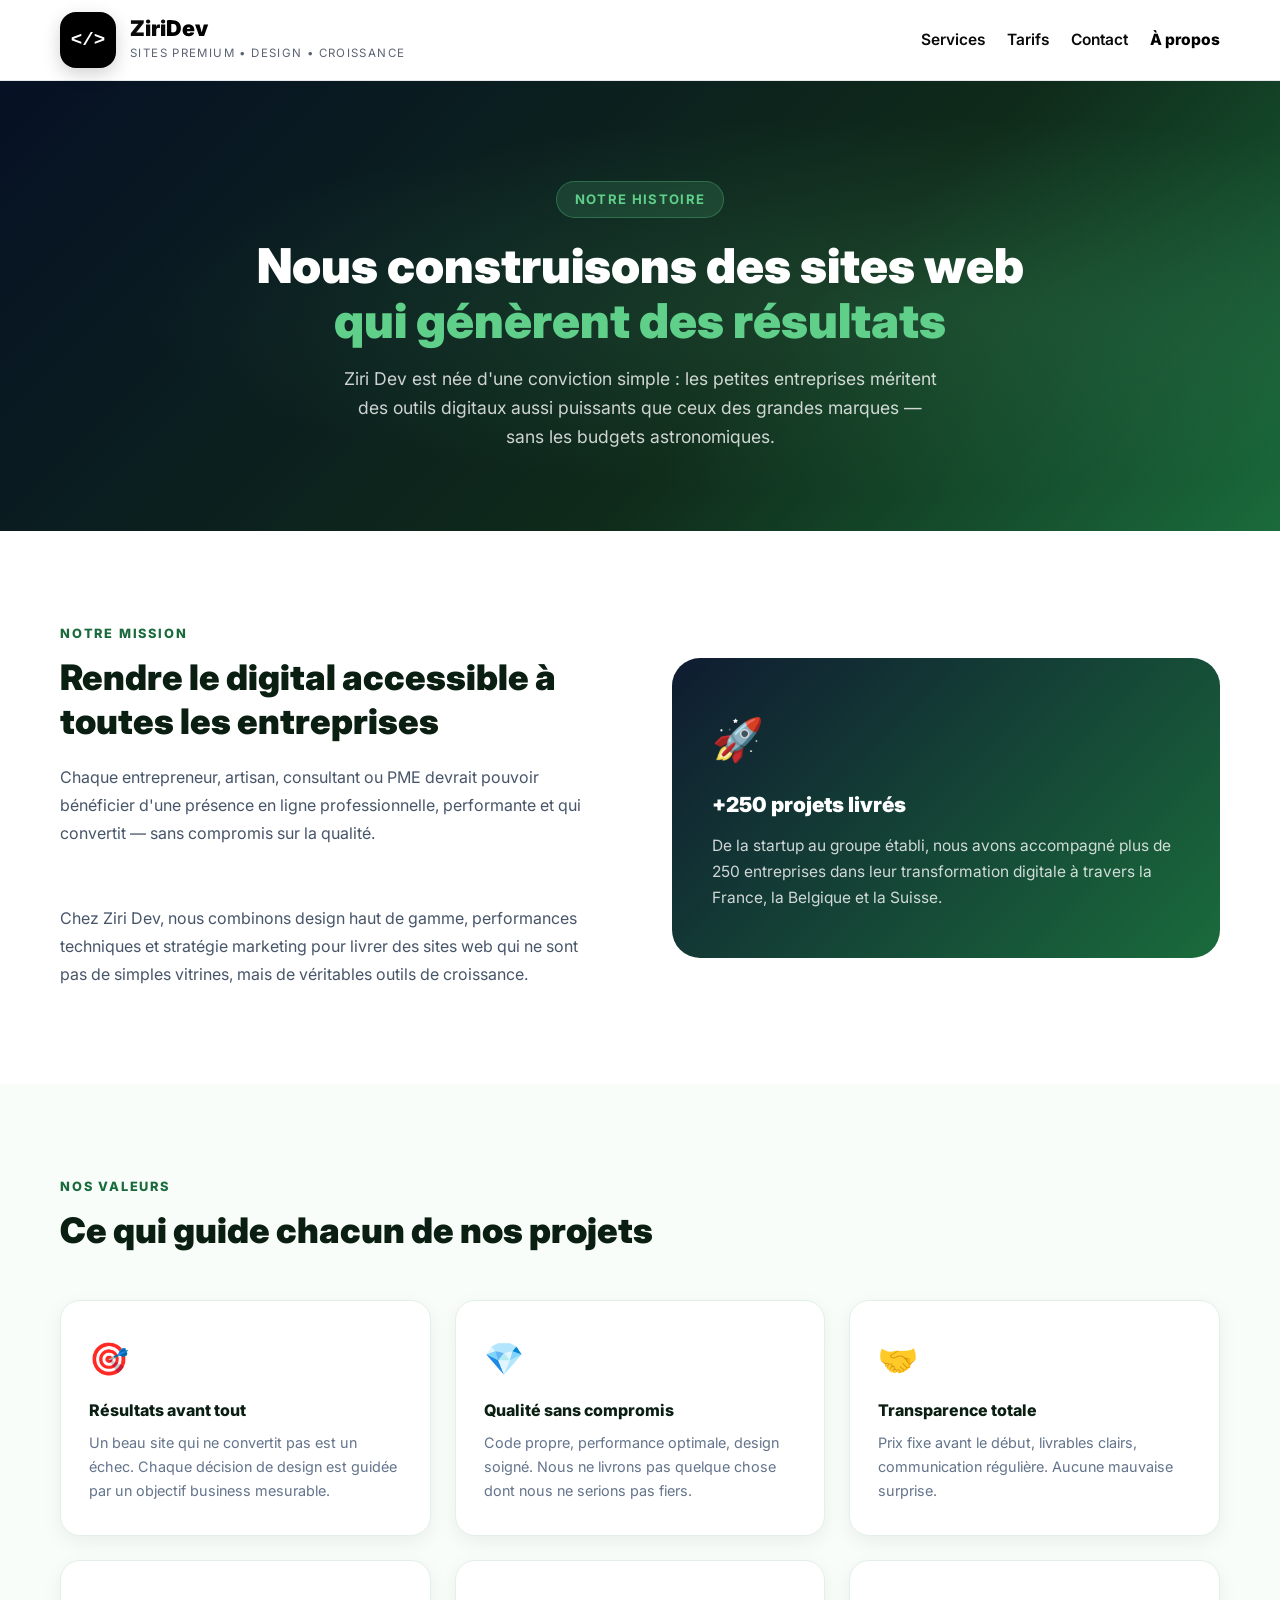
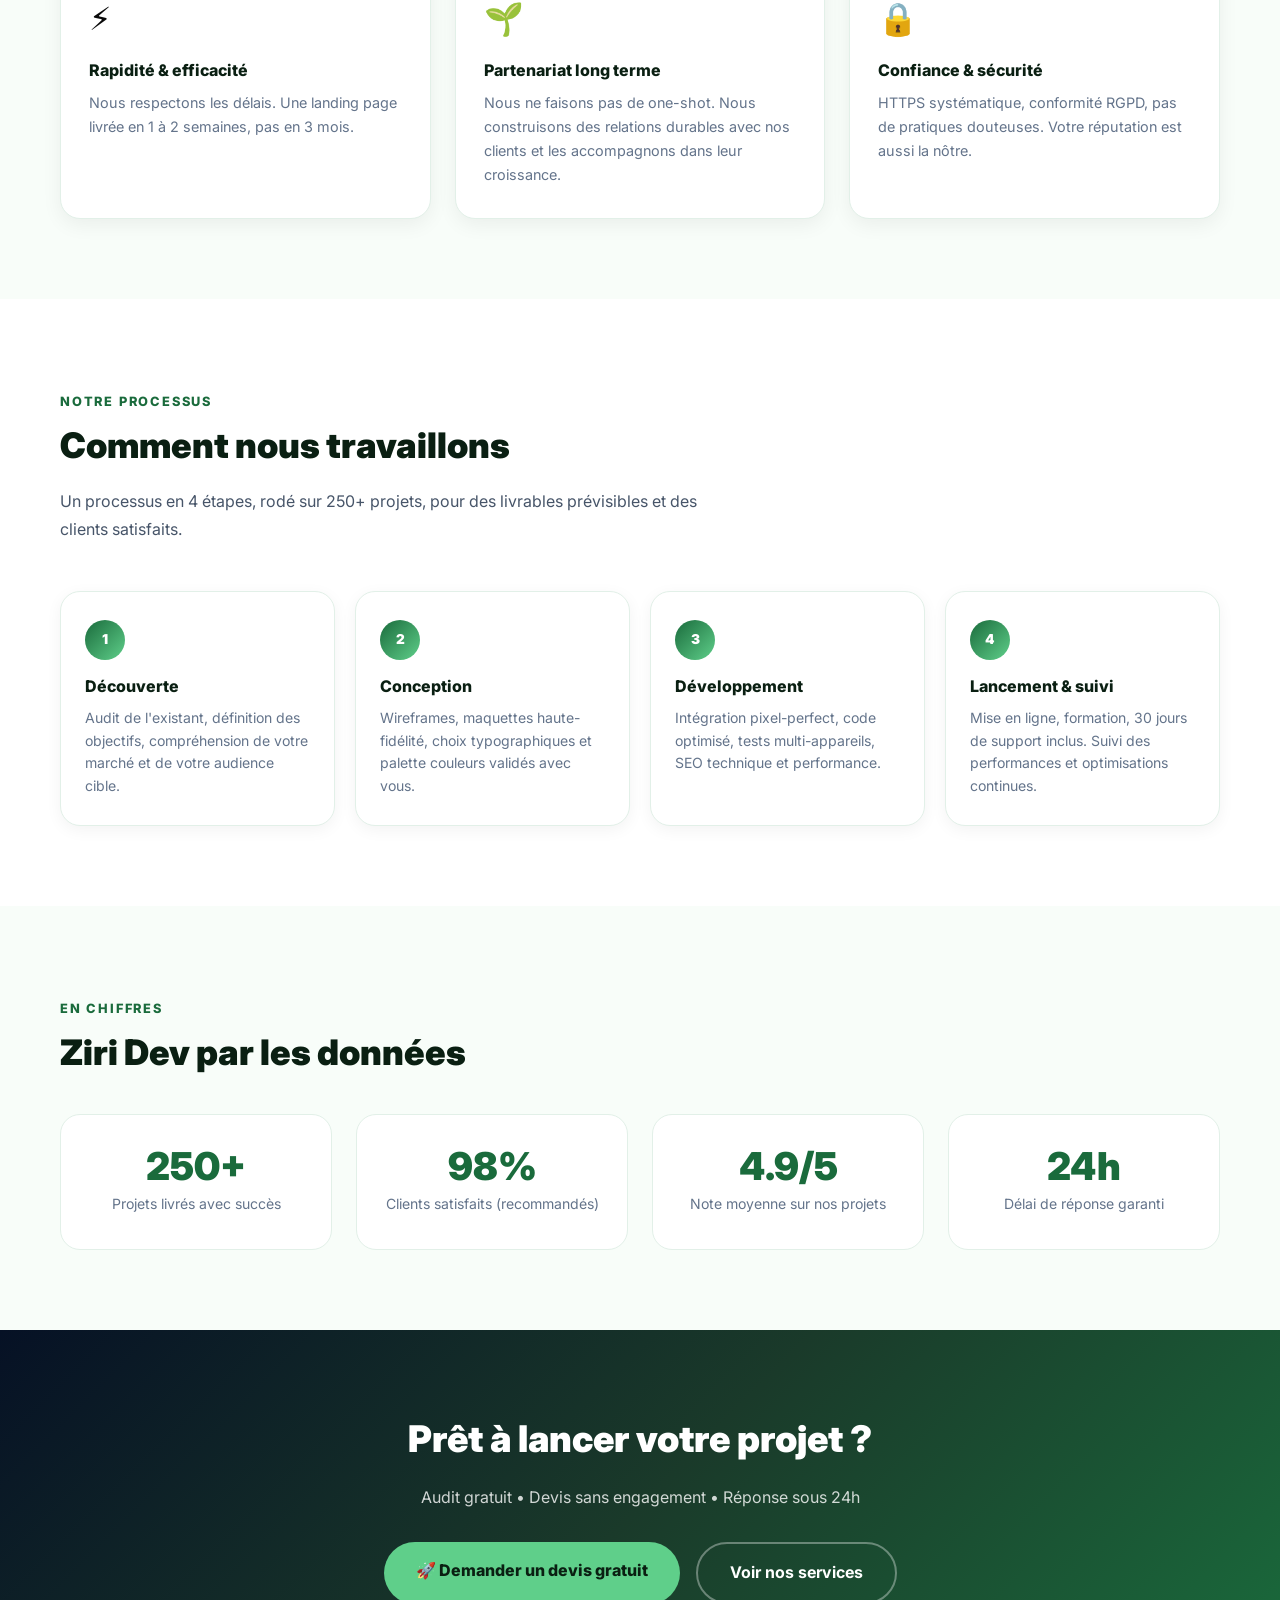
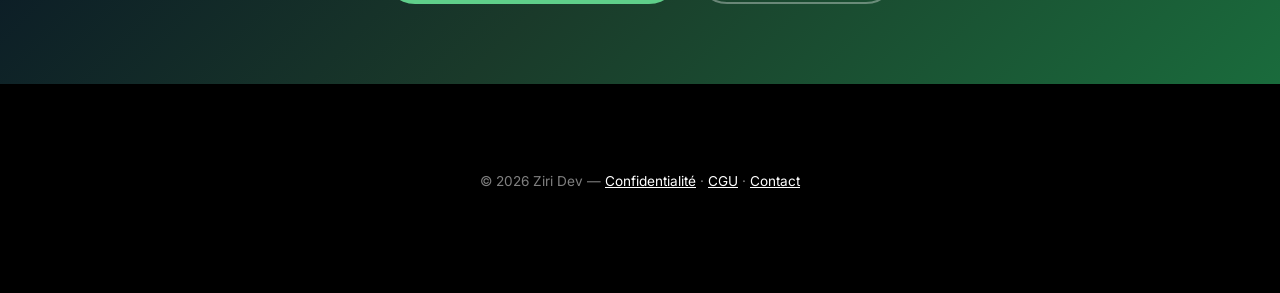
==== commit 56d57470: "fix: improve mobile header alignment and legal routes" ====
--- a/about.html
+++ b/about.html
@@ -249,9 +249,9 @@
   <div class="container">
     <p style="text-align:center;color:rgba(255,255,255,.5);font-size:.85rem;padding:40px 0;">
       © 2026 Ziri Dev — 
-      <a href="/privacy-policy" style="color:#5fcf8a;">Confidentialité</a> · 
-      <a href="/terms" style="color:#5fcf8a;">CGU</a> · 
-      <a href="/contact" style="color:#5fcf8a;">Contact</a>
+      <a href="/privacy-policy" style="color:#ffffff;">Confidentialité</a> · 
+      <a href="/terms" style="color:#ffffff;">CGU</a> · 
+      <a href="/contact" style="color:#ffffff;">Contact</a>
     </p>
   </div>
 </footer>
--- a/assets/css/style.css
+++ b/assets/css/style.css
@@ -906,3 +906,449 @@
   background: rgba(255,255,255,0.12);
   color: #fff;
 }
+
+/* ============================================================
+   PROFESSIONAL THEME OVERRIDE — White background + Black buttons
+   Added 2026-05-30. Keep at end of file so it wins the cascade.
+   ============================================================ */
+
+:root {
+  --bg: #ffffff;
+  --bg-soft: #f7f8fa;
+  --surface: #ffffff;
+  --surface-soft: #f5f6f8;
+  --text: #0a0a0a;
+  --muted: #5a6473;
+  --line: #e6e8ec;
+  --primary: #000000;
+  --primary-2: #1a1a1a;
+  --accent: #000000;
+  --accent-2: #2a2a2a;
+  --white: #ffffff;
+  --shadow: 0 10px 30px rgba(10, 10, 10, 0.06);
+  --hero-shadow: 0 16px 40px rgba(10, 10, 10, 0.10);
+}
+
+/* Base */
+body {
+  background: #ffffff !important;
+  color: var(--text);
+}
+
+/* Header — clean white, light border */
+.site-header {
+  background: rgba(255, 255, 255, 0.96) !important;
+  border-bottom: 1px solid var(--line);
+  backdrop-filter: blur(10px);
+}
+.brand { color: var(--text); }
+.brand-mark {
+  background: #000000 !important;
+  box-shadow: 0 6px 18px rgba(0, 0, 0, 0.18);
+}
+.brand-mark span { color: #ffffff; }
+.brand-title { color: var(--text); }
+.brand-title em { color: #000000; font-style: normal; }
+.brand-tag { color: var(--muted); }
+
+.nav-links a { color: var(--text); }
+.nav-links a:hover { color: #000000; }
+.nav-links a.nav-cta { color: #000000; font-weight: 800; }
+
+/* Buttons — black with white text */
+.btn-primary {
+  background: #000000 !important;
+  color: #ffffff !important;
+  box-shadow: 0 8px 20px rgba(0, 0, 0, 0.18);
+}
+.btn-primary:hover { background: #1a1a1a !important; }
+
+.btn-secondary {
+  background: #ffffff !important;
+  color: #000000 !important;
+  border: 1.5px solid #000000;
+  box-shadow: none;
+}
+.btn-secondary:hover { background: #f2f2f2 !important; }
+
+/* Hamburger — black on white, aligned right on mobile */
+.menu-toggle {
+  background: #000000 !important;
+  color: #ffffff !important;
+  border: 1px solid #000000;
+  margin-left: auto;
+}
+.menu-toggle:hover { background: #1a1a1a !important; }
+
+/* Hero — white background, dark text */
+.hero {
+  background: #ffffff !important;
+  color: var(--text) !important;
+  padding: 86px 0 58px;
+}
+.hero h1 { color: var(--text); }
+.hero h1 span { color: #000000; }
+.hero p { color: var(--muted) !important; }
+
+.eyebrow {
+  background: #f2f2f2 !important;
+  border: 1px solid var(--line) !important;
+  color: var(--text);
+}
+.hero-points span {
+  background: #f5f6f8 !important;
+  border: 1px solid var(--line) !important;
+  color: var(--text);
+}
+
+/* Hero card — light surface */
+.hero-card {
+  background: #ffffff !important;
+  border: 1px solid var(--line) !important;
+  box-shadow: var(--hero-shadow);
+  color: var(--text);
+}
+.hero-card h2 { color: var(--text); }
+.hero-card p { color: var(--muted) !important; }
+.mini-card {
+  background: #f7f8fa !important;
+  border: 1px solid var(--line) !important;
+  color: var(--text);
+}
+.mini-card strong { color: var(--text); }
+.mini-card span { color: var(--muted); }
+
+/* Stats */
+.stat strong { color: #000000 !important; }
+
+/* Cards */
+.card {
+  background: #ffffff;
+  border: 1px solid var(--line);
+  box-shadow: var(--shadow);
+}
+.card .icon {
+  background: #f2f2f2 !important;
+  color: #000000 !important;
+}
+.card .icon svg { stroke: #000000 !important; }
+
+/* Dark band → light band */
+.dark-band {
+  background: #f7f8fa !important;
+  color: var(--text) !important;
+}
+.dark-band .section-head p { color: var(--muted) !important; }
+.check-item {
+  background: #ffffff !important;
+  border: 1px solid var(--line) !important;
+  color: var(--text);
+}
+.check-item span {
+  background: #000000 !important;
+  color: #ffffff !important;
+}
+.check-item p { color: var(--muted) !important; }
+.check-item strong { color: var(--text); }
+
+/* Steps */
+.step-number {
+  background: #000000 !important;
+  color: #ffffff !important;
+}
+
+/* Form */
+.form-panel, .info-panel {
+  background: #ffffff;
+  border: 1px solid var(--line);
+}
+.info-panel { background: #f7f8fa !important; }
+input, select, textarea {
+  background: #ffffff !important;
+  border: 1.5px solid var(--line) !important;
+}
+input:focus, select:focus, textarea:focus {
+  border-color: #000000 !important;
+  box-shadow: 0 0 0 3px rgba(0, 0, 0, 0.08) !important;
+  background: #ffffff !important;
+}
+.info-dot {
+  background: #f2f2f2 !important;
+  color: #000000 !important;
+}
+.badge-row span {
+  background: #f2f2f2 !important;
+  color: #000000 !important;
+}
+
+/* Quote */
+.quote::before { color: rgba(0, 0, 0, 0.10) !important; }
+.quote strong { color: #000000 !important; }
+
+/* Footer — keep dark for contrast, but pure black */
+.site-footer {
+  background: #000000 !important;
+  color: rgba(255, 255, 255, 0.75);
+}
+.footer-links a { color: #ffffff !important; }
+.footer-links a:hover { color: #cccccc !important; }
+
+/* Language switcher — dark text on light header */
+.nd-lang-switch {
+  color: var(--text) !important;
+  border: 1px solid var(--line) !important;
+}
+.nd-lang-switch:hover {
+  background: #f2f2f2 !important;
+  color: #000000 !important;
+}
+
+/* Chat — black accent */
+#ai-chat-bubble {
+  background: #000000 !important;
+  box-shadow: 0 8px 24px rgba(0, 0, 0, 0.25);
+}
+#ai-chat-bubble:hover {
+  box-shadow: 0 12px 32px rgba(0, 0, 0, 0.35);
+  outline: 3px solid rgba(0, 0, 0, 0.15);
+}
+.chat-header {
+  background: #000000 !important;
+}
+.chat-msg.user .chat-bubble {
+  background: #000000 !important;
+  color: #ffffff;
+}
+#chat-send {
+  background: #000000 !important;
+  box-shadow: 0 4px 12px rgba(0, 0, 0, 0.25);
+}
+#chat-send:hover { box-shadow: 0 6px 16px rgba(0, 0, 0, 0.35); }
+.chat-quick-btn {
+  background: #f5f6f8 !important;
+  color: #000000 !important;
+  border: 1.5px solid var(--line) !important;
+}
+.chat-quick-btn:hover { background: #e9eaee !important; }
+.chat-typing span { background: #000000 !important; }
+
+/* ── Mobile: hamburger pinned right ─────────────────────── */
+@media (max-width: 860px) {
+  .site-nav {
+    flex-wrap: wrap;
+    justify-content: space-between;
+  }
+  .brand { margin-right: auto; }
+  .nav-actions {
+    margin-left: auto;
+    order: 2;
+  }
+  .nav-actions .btn-primary { display: none; }
+  .menu-toggle {
+    margin-left: auto;
+    display: inline-grid !important;
+    place-items: center;
+  }
+  .nav-links {
+    order: 10;
+    width: 100%;
+  }
+  .nav-links a {
+    background: #f5f6f8 !important;
+    color: var(--text) !important;
+  }
+  .site-header.menu-open .nav-links { display: flex; }
+}
+
+/* ============================================================
+   Extra overrides for inline-styled marketing elements
+   ============================================================ */
+
+/* Sticky top announcement banner */
+#sticky-banner {
+  background: #000000 !important;
+  color: #ffffff !important;
+}
+#sticky-banner a {
+  color: #ffffff !important;
+  text-decoration: underline;
+}
+#sticky-banner .close-banner { color: #ffffff !important; }
+
+/* Social proof ticker */
+#social-proof {
+  background: #f7f8fa !important;
+  border-bottom: 1px solid #e6e8ec !important;
+  color: #0a0a0a !important;
+}
+
+/* Scroll progress bar */
+#scroll-bar {
+  background: #000000 !important;
+}
+
+/* Exit overlay popup */
+#exit-box h2 { color: #0a0a0a !important; }
+#exit-box .exit-yes {
+  background: #000000 !important;
+  color: #ffffff !important;
+}
+#exit-box .exit-no {
+  background: #f2f2f2 !important;
+  color: #0a0a0a !important;
+}
+
+/* Floating WhatsApp button — keep brand green (it's a recognized icon),
+   but if you want black, uncomment below */
+/*
+#wa-float {
+  background: #000000 !important;
+  box-shadow: 0 4px 16px rgba(0,0,0,.35) !important;
+}
+*/
+
+/* Lead strip (newsletter) */
+.lead-strip {
+  background: #0a0a0a !important;
+  color: #ffffff !important;
+}
+.lead-strip p { color: rgba(255,255,255,0.8) !important; }
+.lead-form button {
+  background: #ffffff !important;
+  color: #000000 !important;
+}
+
+/* Stats animated number */
+.stat strong { color: #000000 !important; }
+
+/* Trust badges */
+.trust-badges {
+  background: #f7f8fa !important;
+  border-bottom: 1px solid #e6e8ec !important;
+}
+.trust-badge {
+  background: #ffffff !important;
+  border: 1px solid #e6e8ec !important;
+  color: #0a0a0a !important;
+}
+
+/* Urgency bar */
+.urgency-bar {
+  background: #f2f2f2 !important;
+  border-top: 2px solid #0a0a0a !important;
+  border-bottom: 2px solid #0a0a0a !important;
+  color: #0a0a0a !important;
+}
+
+/* Lead popup */
+#lead-popup {
+  border-top: 4px solid #000000 !important;
+}
+#lead-popup h4 { color: #0a0a0a !important; }
+#lead-popup button.lp-btn {
+  background: #000000 !important;
+  color: #ffffff !important;
+}
+
+/* CTA timer keeps red - it's an urgency signal */
+
+/* Mobile: ensure hamburger is truly aligned right */
+@media (max-width: 860px) {
+  .site-nav { gap: 12px; }
+  .brand { flex: 1 1 auto; min-width: 0; }
+  .nav-actions {
+    flex: 0 0 auto;
+    margin-left: auto;
+  }
+}
+/* ============================================================
+   MOBILE HEADER REFINEMENT + LEGAL ROUTES SUPPORT
+   ============================================================ */
+@media (max-width: 860px) {
+  .brand-tag {
+    display: none !important;
+  }
+  .brand {
+    align-items: center;
+    gap: 12px;
+    max-width: calc(100% - 84px);
+  }
+  .brand-copy {
+    display: flex;
+    align-items: center;
+    min-height: 52px;
+  }
+  .brand-title {
+    margin: 0;
+    line-height: 1;
+  }
+  .site-nav {
+    align-items: center;
+  }
+  .nav-actions {
+    align-self: center;
+    margin-left: auto;
+  }
+  .menu-toggle {
+    align-self: center;
+    margin-top: 0;
+    margin-bottom: 0;
+  }
+}
+
+/* Legal page theme helpers */
+.legal-page {
+  background: #ffffff;
+  color: #0a0a0a;
+}
+.legal-page .site-header {
+  position: sticky;
+}
+.legal-page .legal-hero {
+  background: #ffffff !important;
+  color: #0a0a0a !important;
+  border-bottom: 1px solid #e6e8ec;
+}
+.legal-page .legal-hero p {
+  color: #5a6473 !important;
+}
+.legal-page .legal-badge {
+  background: #000000 !important;
+  color: #ffffff !important;
+  border: 1px solid #000000 !important;
+}
+.legal-page .legal-body {
+  max-width: 860px;
+  margin: 0 auto;
+  padding: 56px 20px 80px;
+}
+.legal-page .legal-body h2 {
+  color: #0a0a0a !important;
+  border-bottom: 1px solid #e6e8ec !important;
+}
+.legal-page .legal-body h3,
+.legal-page .legal-body a {
+  color: #000000 !important;
+}
+.legal-page .legal-body p,
+.legal-page .legal-body li,
+.legal-page .legal-updated,
+.legal-page .legal-body .muted {
+  color: #5a6473 !important;
+}
+.legal-page .legal-toc,
+.legal-page .legal-highlight,
+.legal-page .legal-warning,
+.legal-page .legal-contact-card {
+  background: #f7f8fa !important;
+  border: 1px solid #e6e8ec !important;
+  border-left: 4px solid #000000 !important;
+}
+.legal-page .legal-warning strong,
+.legal-page .legal-highlight strong {
+  color: #000000 !important;
+}
+.legal-page .footer-links a,
+.legal-page .site-footer a {
+  color: #ffffff !important;
+}
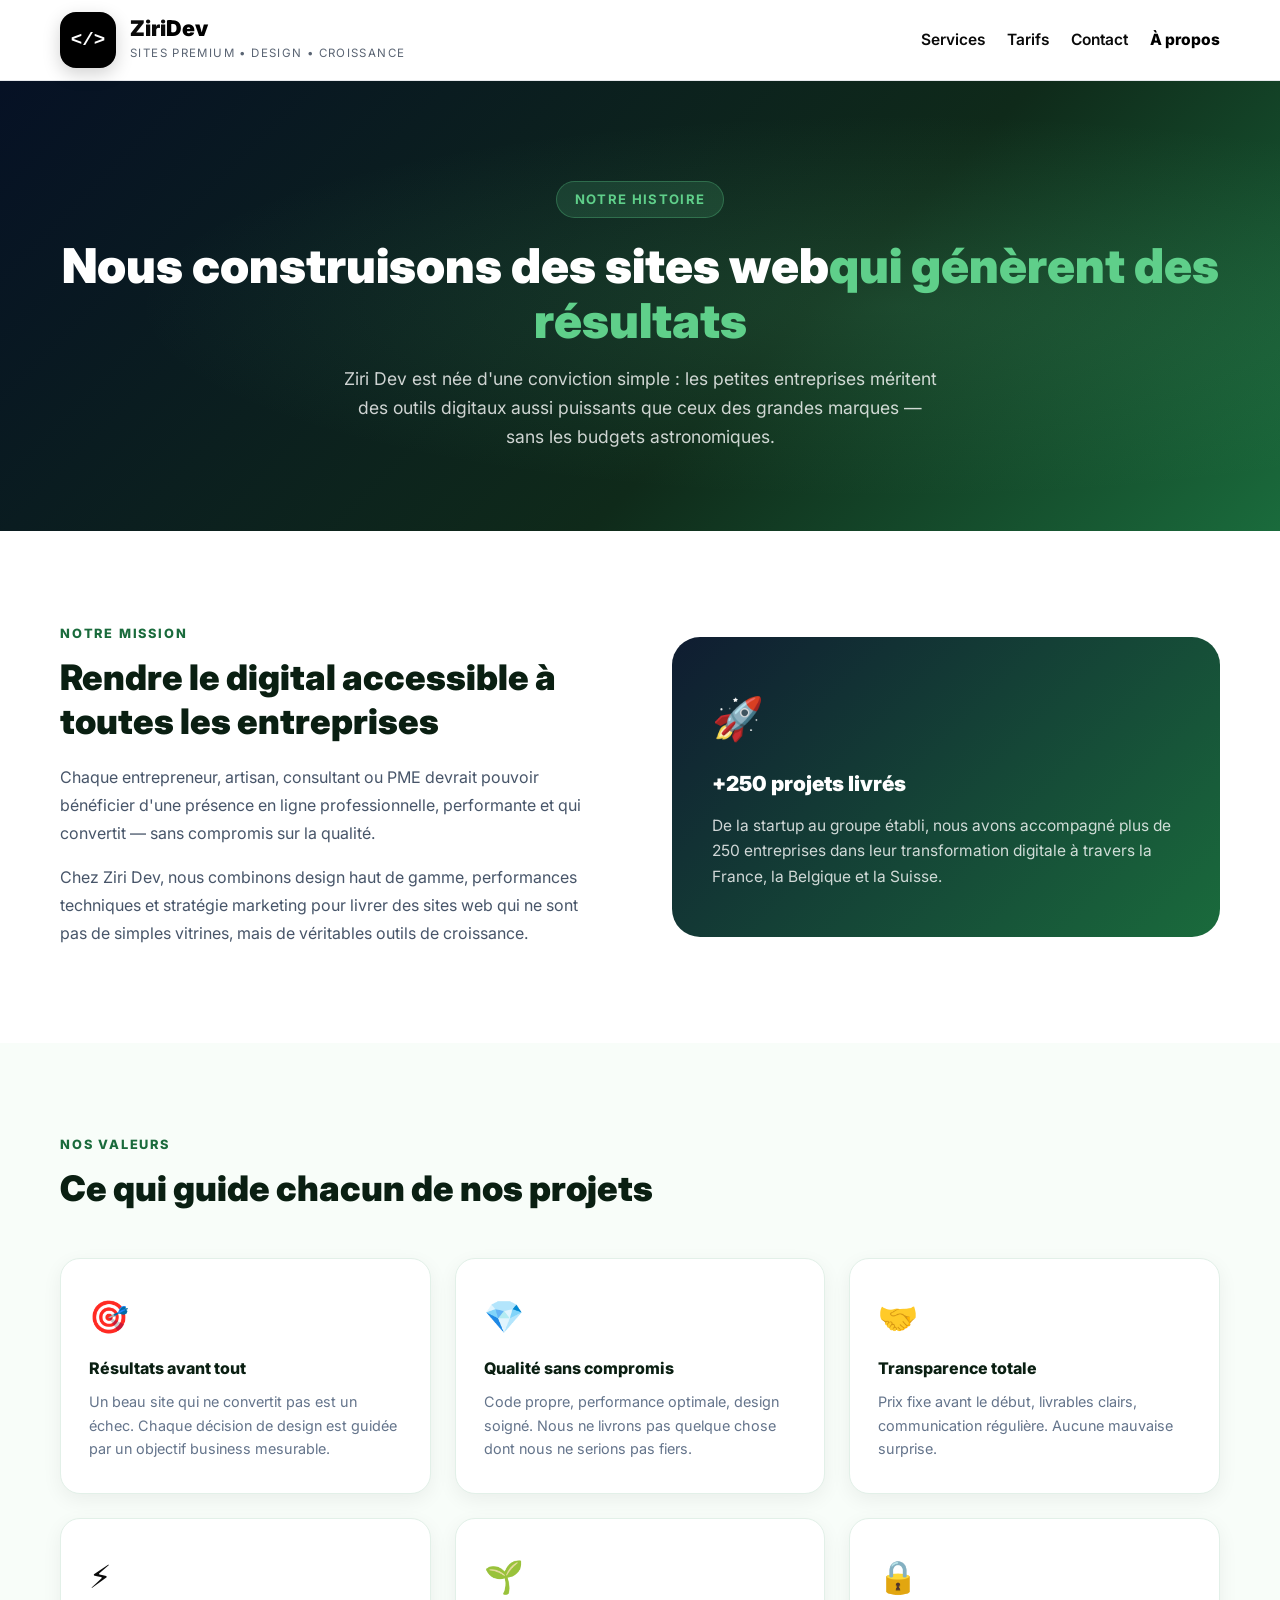
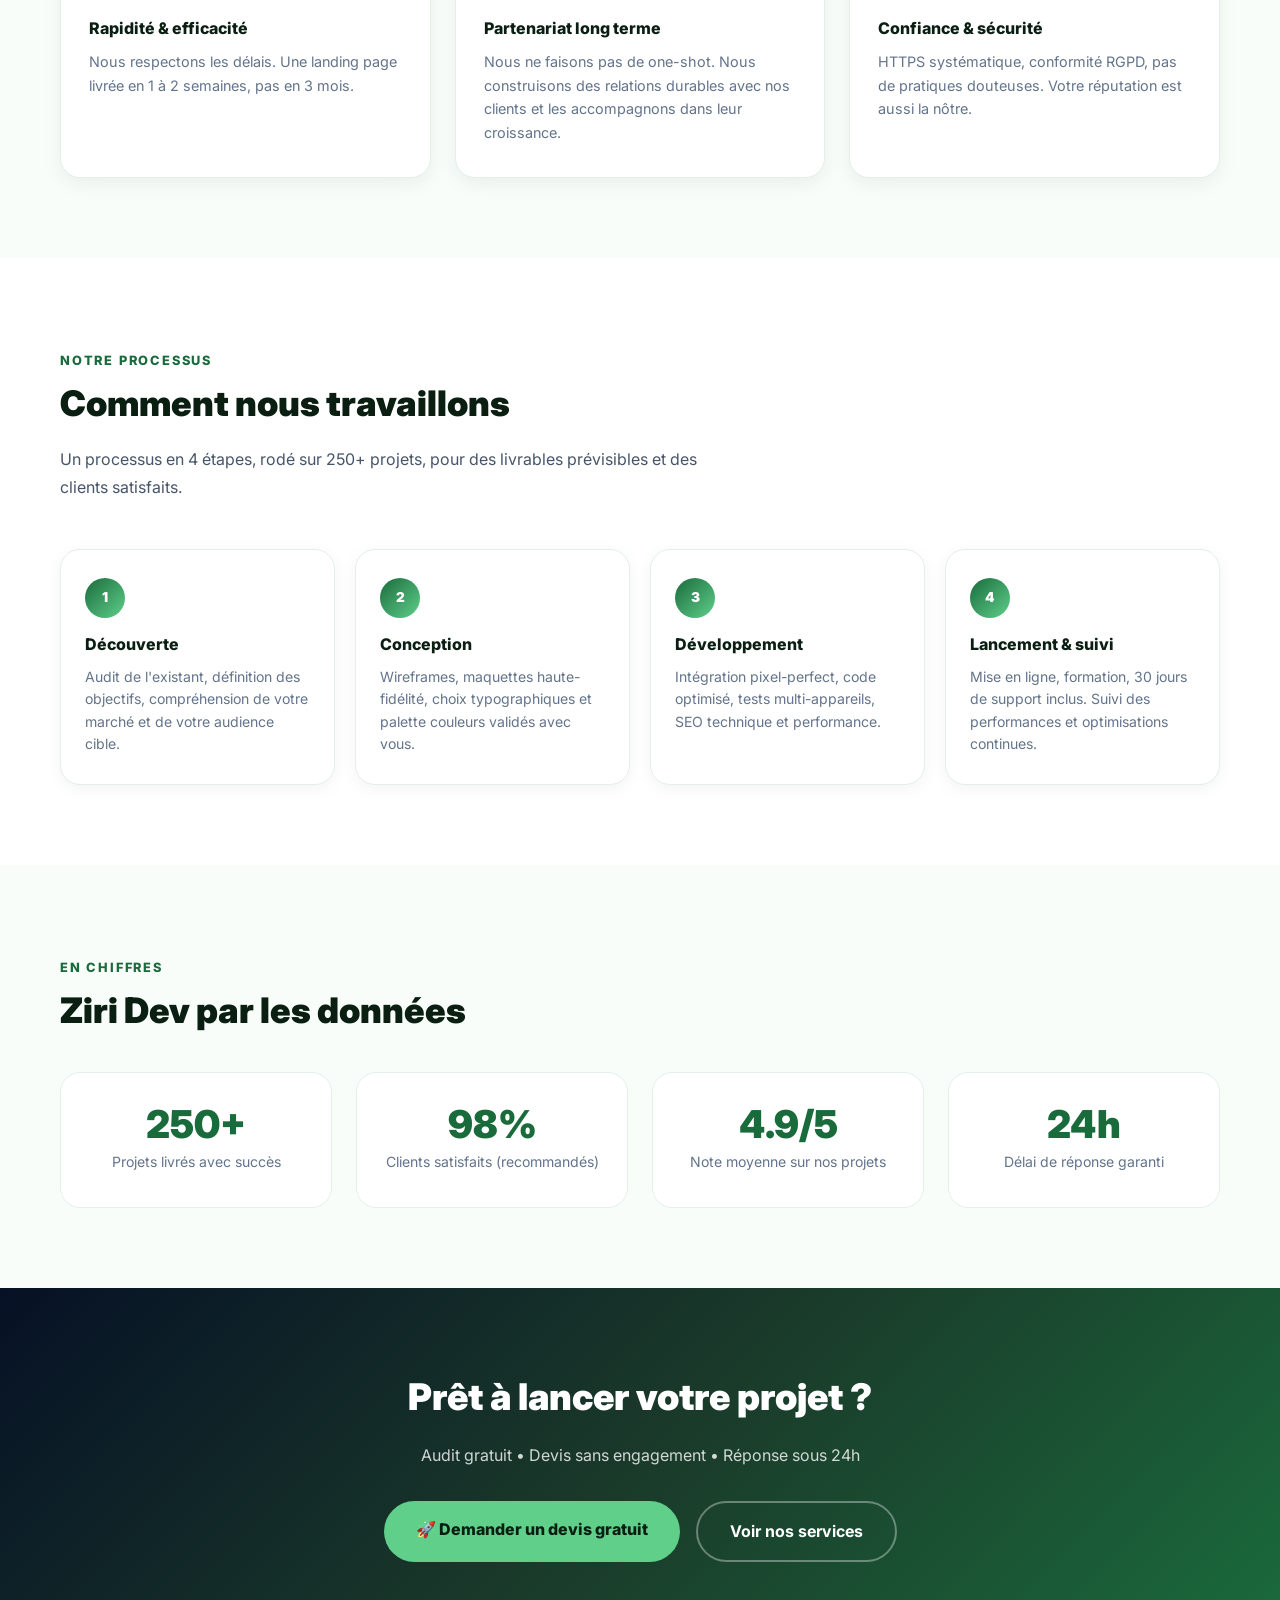
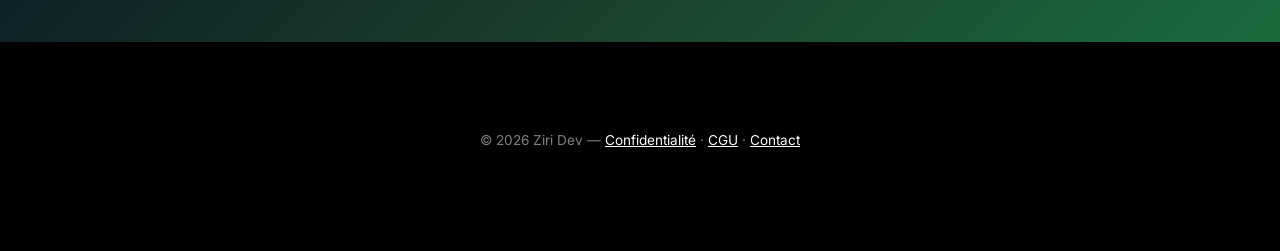
==== commit 68865df4: "Update pricing, contact anchor and typography" ====
--- a/about.html
+++ b/about.html
@@ -87,7 +87,7 @@
   }
   </script>
 </head>
-<body>
+<spanody class="label-text">
 
 <header class="site-header">
   <div class="container site-nav">
@@ -111,7 +111,7 @@
 <section class="about-hero">
   <div class="container">
     <span class="about-badge">Notre histoire</span>
-    <h1>Nous construisons des sites web<br><em>qui génèrent des résultats</em></h1>
+    <h1>Nous construisons des sites web<spanr class="label-text"><em>qui génèrent des résultats</em></h1>
     <p class="lead">Ziri Dev est née d'une conviction simple : les petites entreprises méritent des outils digitaux aussi puissants que ceux des grandes marques — sans les budgets astronomiques.</p>
   </div>
 </section>
@@ -124,7 +124,7 @@
         <p class="section-label">Notre mission</p>
         <h2 class="section-title">Rendre le digital accessible à toutes les entreprises</h2>
         <p class="section-body">Chaque entrepreneur, artisan, consultant ou PME devrait pouvoir bénéficier d'une présence en ligne professionnelle, performante et qui convertit — sans compromis sur la qualité.</p>
-        <br>
+        <spanr class="label-text">
         <p class="section-body">Chez Ziri Dev, nous combinons design haut de gamme, performances techniques et stratégie marketing pour livrer des sites web qui ne sont pas de simples vitrines, mais de véritables outils de croissance.</p>
       </div>
       <div class="mission-visual">
--- a/assets/css/style.css
+++ b/assets/css/style.css
@@ -1352,3 +1352,72 @@
 .legal-page .site-footer a {
   color: #ffffff !important;
 }
+
+
+/* CONTACT FORM SCROLL TARGET */
+#contact-anchor,
+#contactForm {
+  scroll-margin-top: 120px;
+}
+
+@media (max-width: 860px) {
+  .form-panel { order: 1 !important; }
+  .info-panel { order: 2 !important; }
+}
+
+
+/* === Force white background, black buttons, right-aligned hamburger, no bold text tags === */
+.label-text { font-weight: inherit !important; }
+.mini-card .label-text {
+  display: block;
+  font-size: 1.55rem;
+  margin-bottom: 6px;
+  color: var(--text);
+}
+.stat .label-text {
+  display: block;
+  color: #000000 !important;
+  font-size: clamp(1.7rem, 3vw, 2.4rem);
+  line-height: 1;
+  margin-bottom: 8px;
+}
+.check-item .label-text {
+  display: block;
+  margin-bottom: 3px;
+  color: var(--text);
+}
+.info-list .item .label-text {
+  color: var(--text);
+  display: block;
+  margin-bottom: 4px;
+}
+.quote .label-text { color: #000000 !important; }
+.chat-header .label-text {
+  display: block;
+  font-size: 0.97rem;
+}
+.legal-page .legal-warning .label-text,
+.legal-page .legal-highlight .label-text {
+  font-weight: inherit !important;
+}
+@media (max-width: 860px) {
+  .site-nav {
+    display: flex;
+    align-items: center;
+    justify-content: space-between;
+  }
+  .nav-actions {
+    margin-left: auto;
+    display: flex;
+    align-items: center;
+    justify-content: flex-end;
+  }
+  .menu-toggle {
+    margin-left: auto;
+    order: 3;
+  }
+}
+#contact-anchor,
+#contactForm {
+  scroll-margin-top: 110px;
+}
